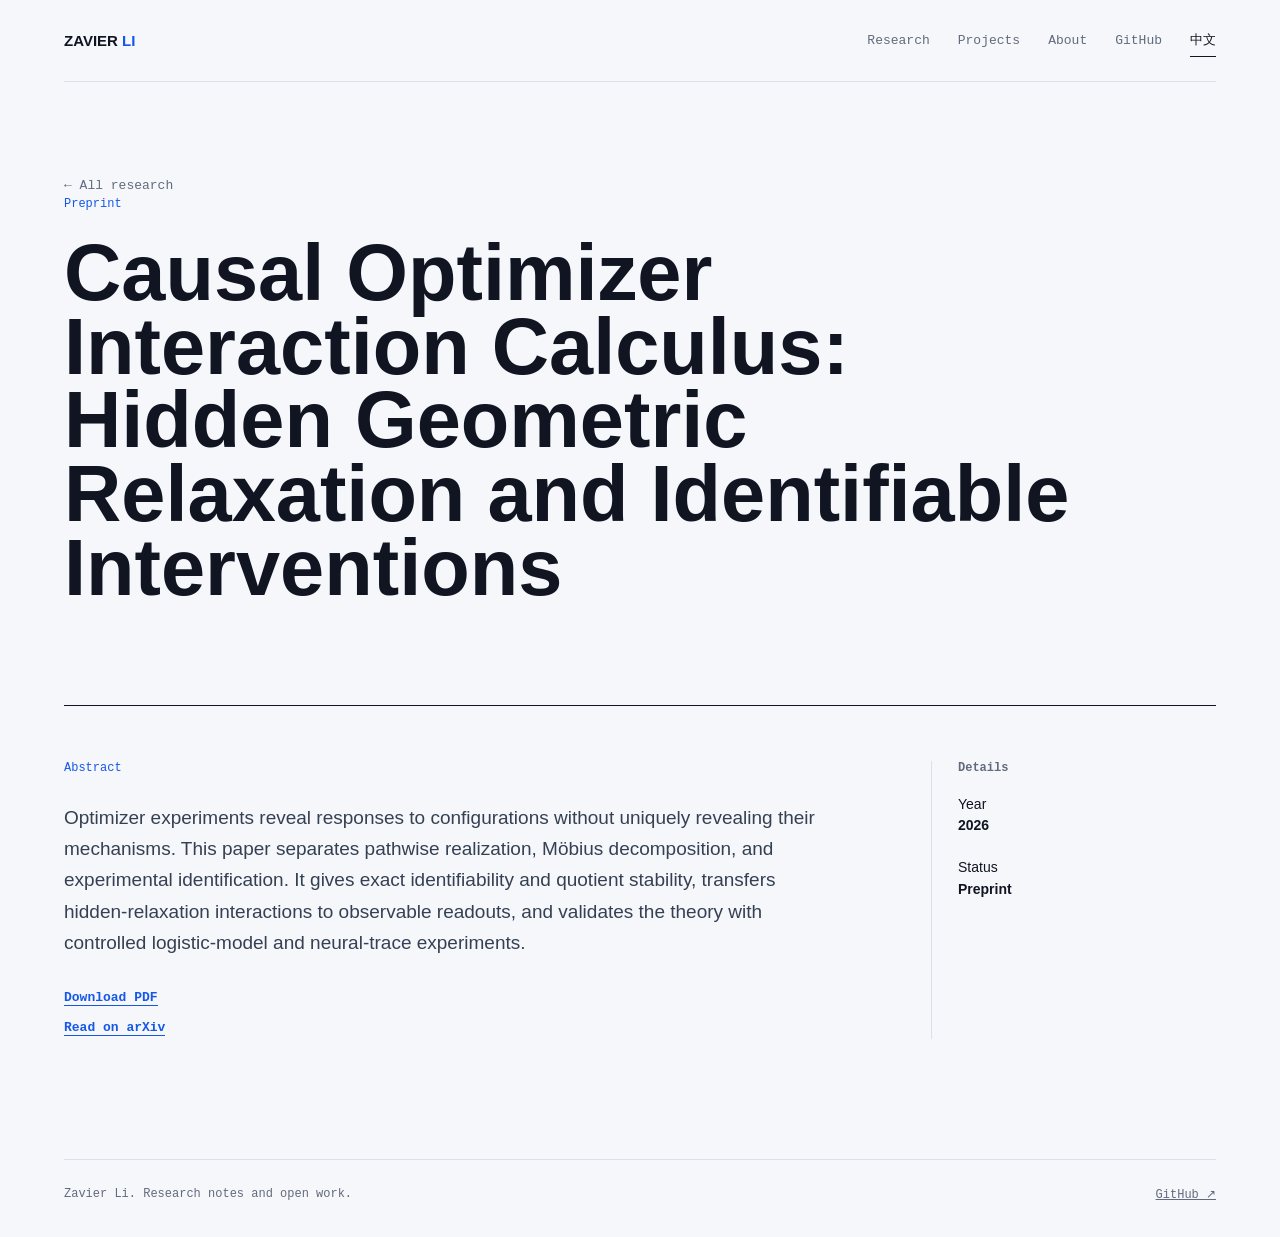
==== papers/causal-optimizer-interaction-calculus/index.html @ 81229051 "Build bilingual research portfolio" ====
<!doctype html><html lang="en"><head><meta charset="utf-8"><meta name="viewport" content="width=device-width,initial-scale=1"><meta name="description" content="Causal Optimizer Interaction Calculus by Zavier Li."><title>Causal Optimizer Interaction Calculus | Zavier Li</title><link rel="stylesheet" href="/assets/site.css"></head><body data-page="paper" data-paper="causal-optimizer-interaction-calculus"><div class="site-shell"><header class="site-header" data-header></header><main><section class="paper-hero reveal"><a class="back-link" href="/" data-back></a><p class="paper-status" data-paper-status></p><h1 data-paper-title></h1></section><section class="paper-layout"><article><h2 class="section-index" data-abstract-label></h2><p class="paper-abstract" data-paper-abstract></p><a class="resource-link" data-pdf target="_blank" rel="noreferrer"></a><br><a class="resource-link" data-arxiv target="_blank" rel="noreferrer"></a></article><aside class="paper-side"><h2 data-details-label></h2><p><span data-year-label></span><br><strong data-year></strong></p><p><span data-status-label></span><br><strong data-status></strong></p></aside></section></main><footer class="site-footer" data-footer></footer></div><script src="/assets/site.js"></script></body></html>
---- assets/site.css ----
:root{--ink:#111522;--muted:#626b7d;--line:#dbe0e9;--paper:#f5f7fb;--blue:#1558e8;--blue-dark:#0d43bc;--sans:Arial,"Helvetica Neue",sans-serif;--mono:"SFMono-Regular",Consolas,"Liberation Mono",monospace}*{box-sizing:border-box}html{scroll-behavior:smooth}body{margin:0;background:var(--paper);color:var(--ink);font-family:var(--sans);font-size:16px;line-height:1.55}.site-shell{max-width:1440px;margin:auto;padding:0 5vw}.site-header{height:82px;display:flex;align-items:center;justify-content:space-between;border-bottom:1px solid var(--line)}.identity{color:var(--ink);font-size:15px;font-weight:700;letter-spacing:0;text-decoration:none}.identity span{color:var(--blue)}.nav{display:flex;align-items:center;gap:28px}.nav a,.language-toggle{border:0;background:transparent;color:var(--muted);font:500 13px var(--mono);letter-spacing:0;text-decoration:none;padding:7px 0;cursor:pointer}.nav a:hover,.nav a:focus-visible,.language-toggle:hover{color:var(--blue)}.language-toggle{color:var(--ink);border-bottom:1px solid var(--ink)}h1,h2,h3,p{margin-top:0}h1{font-size:clamp(52px,8vw,118px);line-height:.93;letter-spacing:0;font-weight:700;max-width:900px;margin-bottom:30px}h2{font-size:clamp(31px,4vw,54px);letter-spacing:0;line-height:1.02;margin-bottom:20px}.hero{min-height:calc(100dvh - 82px);display:grid;grid-template-columns:1.05fr .95fr;align-items:center;gap:5vw;padding:64px 0 80px}.eyebrow,.section-index{font:500 12px var(--mono);color:var(--blue);margin-bottom:27px}.lede{font-size:20px;line-height:1.55;max-width:560px;color:var(--muted);margin-bottom:34px}.hero-actions{display:flex;align-items:center;gap:23px}.button{font:600 13px var(--mono);letter-spacing:0;text-decoration:none;display:inline-flex;align-items:center;min-height:46px}.button-primary{padding:0 20px;background:var(--blue);color:#fff;border:1px solid var(--blue);transition:background .18s ease,transform .18s ease}.button-primary:hover{background:var(--blue-dark);transform:translateY(-2px)}.button-primary:active{transform:translateY(0)}.button-text{color:var(--ink);border-bottom:1px solid var(--ink)}.geometry-stage{height:min(48vw,560px);min-height:390px;position:relative;overflow:hidden;background:#e6eaf2;border:1px solid #cbd3e1}.geometry-grid{position:absolute;inset:0;background-image:linear-gradient(#c9d2df 1px,transparent 1px),linear-gradient(90deg,#c9d2df 1px,transparent 1px);background-size:46px 46px;transform:perspective(650px) rotateX(58deg) scale(1.45) translateY(13%);transform-origin:center bottom}.geometry-orbit{position:absolute;border:1px solid var(--blue);border-radius:50%;mix-blend-mode:multiply}.orbit-a{width:76%;aspect-ratio:1;left:12%;top:9%;transform:rotate(-39deg)}.orbit-b{width:58%;aspect-ratio:1;left:23%;top:20%;transform:rotate(35deg);border-color:#617085}.geometry-point{position:absolute;width:15px;height:15px;background:var(--blue);border-radius:50%;box-shadow:0 0 0 7px rgba(21,88,232,.12)}.point-a{top:27%;left:44%}.point-b{top:61%;left:28%;background:#111522;box-shadow:0 0 0 7px rgba(17,21,34,.12)}.point-c{top:69%;left:68%;background:#111522;box-shadow:0 0 0 7px rgba(17,21,34,.12)}.geometry-label{position:absolute;right:19px;bottom:13px;margin:0;font:500 11px var(--mono);letter-spacing:.06em}.section-rule{border-top:1px solid var(--line)}.statement,.section-heading{display:grid;grid-template-columns:130px 1fr;gap:30px}.statement{padding:105px 0 122px}.statement p:not(.section-index),.section-heading p:not(.section-index){max-width:720px;font-size:20px;color:var(--muted)}.papers-section,.projects-section{padding:0 0 126px}.section-heading{padding:100px 0 50px}.paper-list{border-top:1px solid var(--ink)}.paper-row{display:grid;grid-template-columns:90px minmax(0,1fr) 160px;gap:30px;align-items:start;padding:28px 0;border-bottom:1px solid var(--line);color:inherit;text-decoration:none;transition:padding .22s ease,background .22s ease}.paper-row:hover{padding-left:16px;background:#edf1f7}.paper-number,.paper-meta{font:500 12px var(--mono);color:var(--muted)}.paper-row h3{font-size:clamp(23px,2.4vw,36px);line-height:1.08;letter-spacing:0;margin:0 0 12px}.paper-row p{max-width:730px;color:var(--muted);margin:0}.paper-meta{text-align:right}.paper-meta span{display:block;margin-bottom:8px}.project-list{display:grid;grid-template-columns:repeat(2,1fr);border-top:1px solid var(--ink)}.project{display:block;padding:27px 28px 36px 0;color:inherit;text-decoration:none;border-bottom:1px solid var(--line)}.project:nth-child(even){padding-left:28px;border-left:1px solid var(--line)}.project:hover h3{color:var(--blue)}.project h3{font-size:24px;line-height:1.15;margin:16px 0 12px}.project p{color:var(--muted);margin:0;max-width:440px}.tag{font:500 11px var(--mono);color:var(--blue)}.site-footer{border-top:1px solid var(--line);padding:27px 0 35px;display:flex;justify-content:space-between;gap:20px;font:500 12px var(--mono);color:var(--muted)}.site-footer a{color:inherit}.paper-hero{padding:90px 0 70px;max-width:1040px}.paper-hero h1{font-size:clamp(42px,6.2vw,82px);max-width:1020px}.paper-status{font:500 12px var(--mono);color:var(--blue);margin-bottom:25px}.paper-layout{display:grid;grid-template-columns:minmax(0,1fr) 285px;gap:7vw;border-top:1px solid var(--ink);padding:55px 0 120px}.paper-abstract{font-size:19px;line-height:1.65;color:#354052;max-width:770px}.paper-side{border-left:1px solid var(--line);padding-left:26px}.paper-side h2{font:600 12px var(--mono);color:var(--muted);margin-bottom:19px}.paper-side p{font-size:14px;margin-bottom:20px}.resource-link{display:inline-block;color:var(--blue);font:600 13px var(--mono);text-decoration:none;border-bottom:1px solid currentColor;margin-top:12px}.resource-link:hover{color:var(--blue-dark)}.back-link{font:500 13px var(--mono);color:var(--muted);text-decoration:none}.back-link:hover{color:var(--blue)}.reveal{animation:rise .65s ease both}@keyframes rise{from{opacity:0;transform:translateY(16px)}to{opacity:1;transform:none}}@media(max-width:760px){.site-shell{padding:0 24px}.site-header{height:67px}.nav{gap:15px}.nav a:not(.nav-github){display:none}.hero{display:block;min-height:0;padding:71px 0 62px}.hero-copy{margin-bottom:54px}h1{font-size:clamp(46px,14vw,73px)}.lede{font-size:18px}.geometry-stage{min-height:330px;height:88vw}.statement,.section-heading{grid-template-columns:1fr;gap:0}.statement{padding:75px 0}.section-heading{padding:75px 0 37px}.statement p:not(.section-index),.section-heading p:not(.section-index){font-size:18px}.paper-row{grid-template-columns:50px 1fr;gap:14px;padding:23px 0}.paper-meta{display:none}.paper-row h3{font-size:26px}.project-list{display:block}.project:nth-child(even){padding-left:0;border-left:0}.project{padding:24px 0}.paper-hero{padding:64px 0 55px}.paper-layout{display:block;padding-top:35px}.paper-side{border-left:0;border-top:1px solid var(--line);padding:28px 0 0;margin-top:44px}.site-footer{display:block;line-height:2}.site-footer span{display:block}}
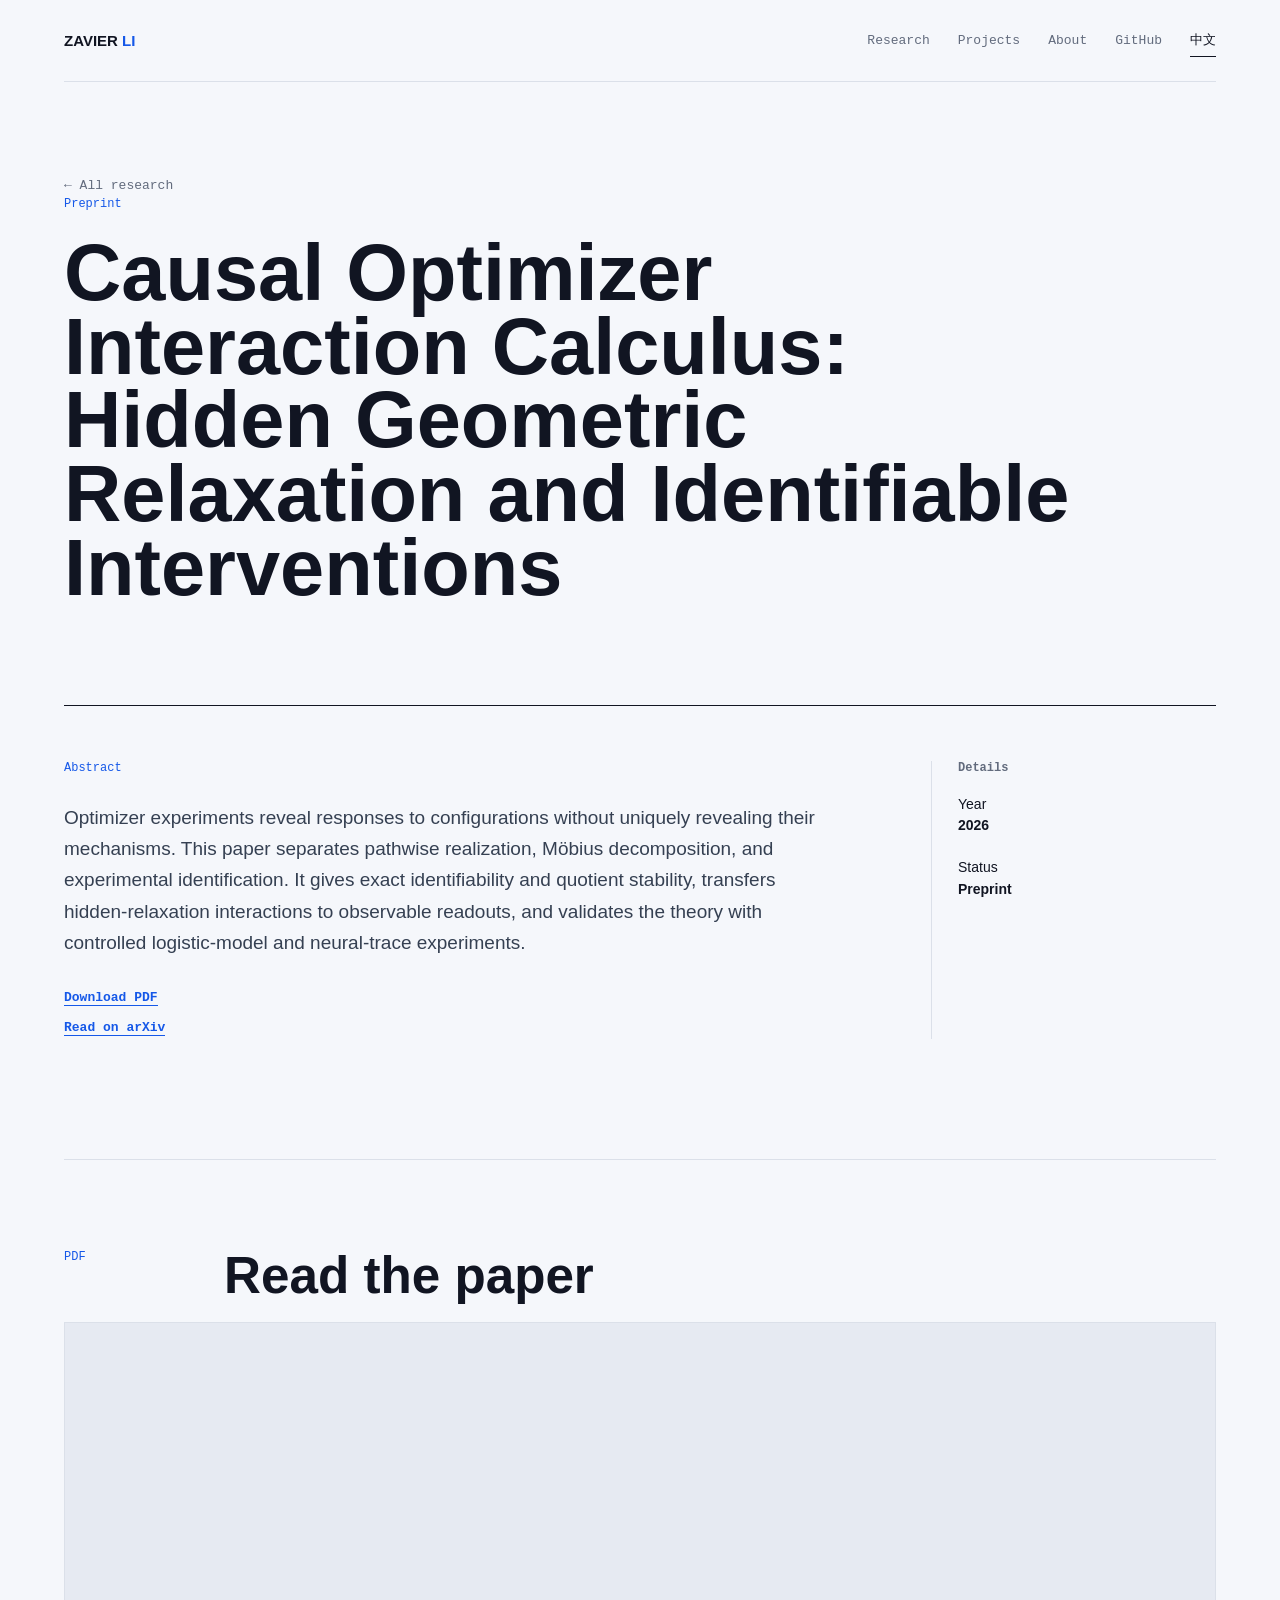
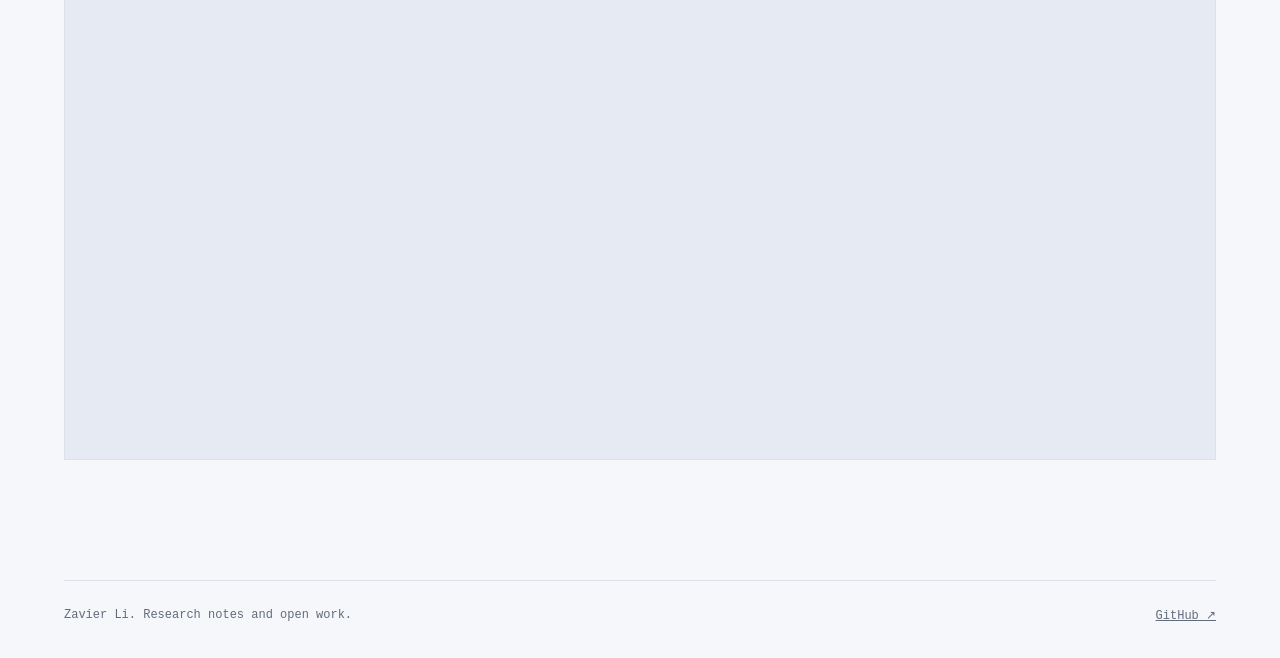
==== commit 4836acae: "Automate paper builds from approved source" ====
--- a/papers/causal-optimizer-interaction-calculus/index.html
+++ b/papers/causal-optimizer-interaction-calculus/index.html
@@ -1 +1,46 @@
-<!doctype html><html lang="en"><head><meta charset="utf-8"><meta name="viewport" content="width=device-width,initial-scale=1"><meta name="description" content="Causal Optimizer Interaction Calculus by Zavier Li."><title>Causal Optimizer Interaction Calculus | Zavier Li</title><link rel="stylesheet" href="/assets/site.css"></head><body data-page="paper" data-paper="causal-optimizer-interaction-calculus"><div class="site-shell"><header class="site-header" data-header></header><main><section class="paper-hero reveal"><a class="back-link" href="/" data-back></a><p class="paper-status" data-paper-status></p><h1 data-paper-title></h1></section><section class="paper-layout"><article><h2 class="section-index" data-abstract-label></h2><p class="paper-abstract" data-paper-abstract></p><a class="resource-link" data-pdf target="_blank" rel="noreferrer"></a><br><a class="resource-link" data-arxiv target="_blank" rel="noreferrer"></a></article><aside class="paper-side"><h2 data-details-label></h2><p><span data-year-label></span><br><strong data-year></strong></p><p><span data-status-label></span><br><strong data-status></strong></p></aside></section></main><footer class="site-footer" data-footer></footer></div><script src="/assets/site.js"></script></body></html>
+<!doctype html>
+<html lang="en">
+<head>
+  <meta charset="utf-8">
+  <meta name="viewport" content="width=device-width, initial-scale=1">
+  <meta name="description" content="A causal and statistical calculus for optimizer interactions, from hidden relaxation to identifiable experiments.">
+  <title>Causal Optimizer Interaction Calculus: Hidden Geometric Relaxation and Identifiable Interventions | Zavier Li</title>
+  <link rel="stylesheet" href="/assets/site.css">
+  <link rel="stylesheet" href="/assets/reader.css">
+</head>
+<body data-page="paper" data-paper="causal-optimizer-interaction-calculus">
+  <div class="site-shell">
+    <header class="site-header" data-header></header>
+    <main>
+      <section class="paper-hero reveal">
+        <a class="back-link" href="/" data-back></a>
+        <p class="paper-status" data-paper-status></p>
+        <h1 data-paper-title></h1>
+      </section>
+      <section class="paper-layout">
+        <article>
+          <h2 class="section-index" data-abstract-label></h2>
+          <p class="paper-abstract" data-paper-abstract></p>
+          <a class="resource-link" data-pdf target="_blank" rel="noreferrer"></a><br>
+          <a class="resource-link" data-arxiv target="_blank" rel="noreferrer"></a>
+        </article>
+        <aside class="paper-side">
+          <h2 data-details-label></h2>
+          <p><span data-year-label></span><br><strong data-year></strong></p>
+          <p><span data-status-label></span><br><strong data-status></strong></p>
+        </aside>
+      </section>
+      <section class="paper-reader section-rule" aria-labelledby="reader-title">
+        <div class="reader-heading">
+          <p class="section-index">PDF</p>
+          <h2 id="reader-title" data-reader-label></h2>
+        </div>
+        <iframe class="pdf-frame" data-viewer loading="lazy"></iframe>
+      </section>
+    </main>
+    <footer class="site-footer" data-footer></footer>
+  </div>
+  <script src="/assets/papers-data.js"></script>
+  <script src="/assets/site.js"></script>
+</body>
+</html>
--- a/assets/reader.css
+++ b/assets/reader.css
@@ -0,0 +1,38 @@
+.paper-reader {
+  padding: 90px 0 120px;
+}
+
+.reader-heading {
+  display: grid;
+  grid-template-columns: 130px 1fr;
+  gap: 30px;
+  align-items: start;
+}
+
+.reader-heading h2 {
+  font-size: clamp(31px, 4vw, 54px);
+}
+
+.pdf-frame {
+  display: block;
+  width: 100%;
+  height: min(82dvh, 1060px);
+  min-height: 660px;
+  border: 1px solid var(--line);
+  background: #e6eaf2;
+}
+
+@media (max-width: 760px) {
+  .paper-reader {
+    padding: 68px 0 90px;
+  }
+
+  .reader-heading {
+    display: block;
+  }
+
+  .pdf-frame {
+    height: 72dvh;
+    min-height: 520px;
+  }
+}
